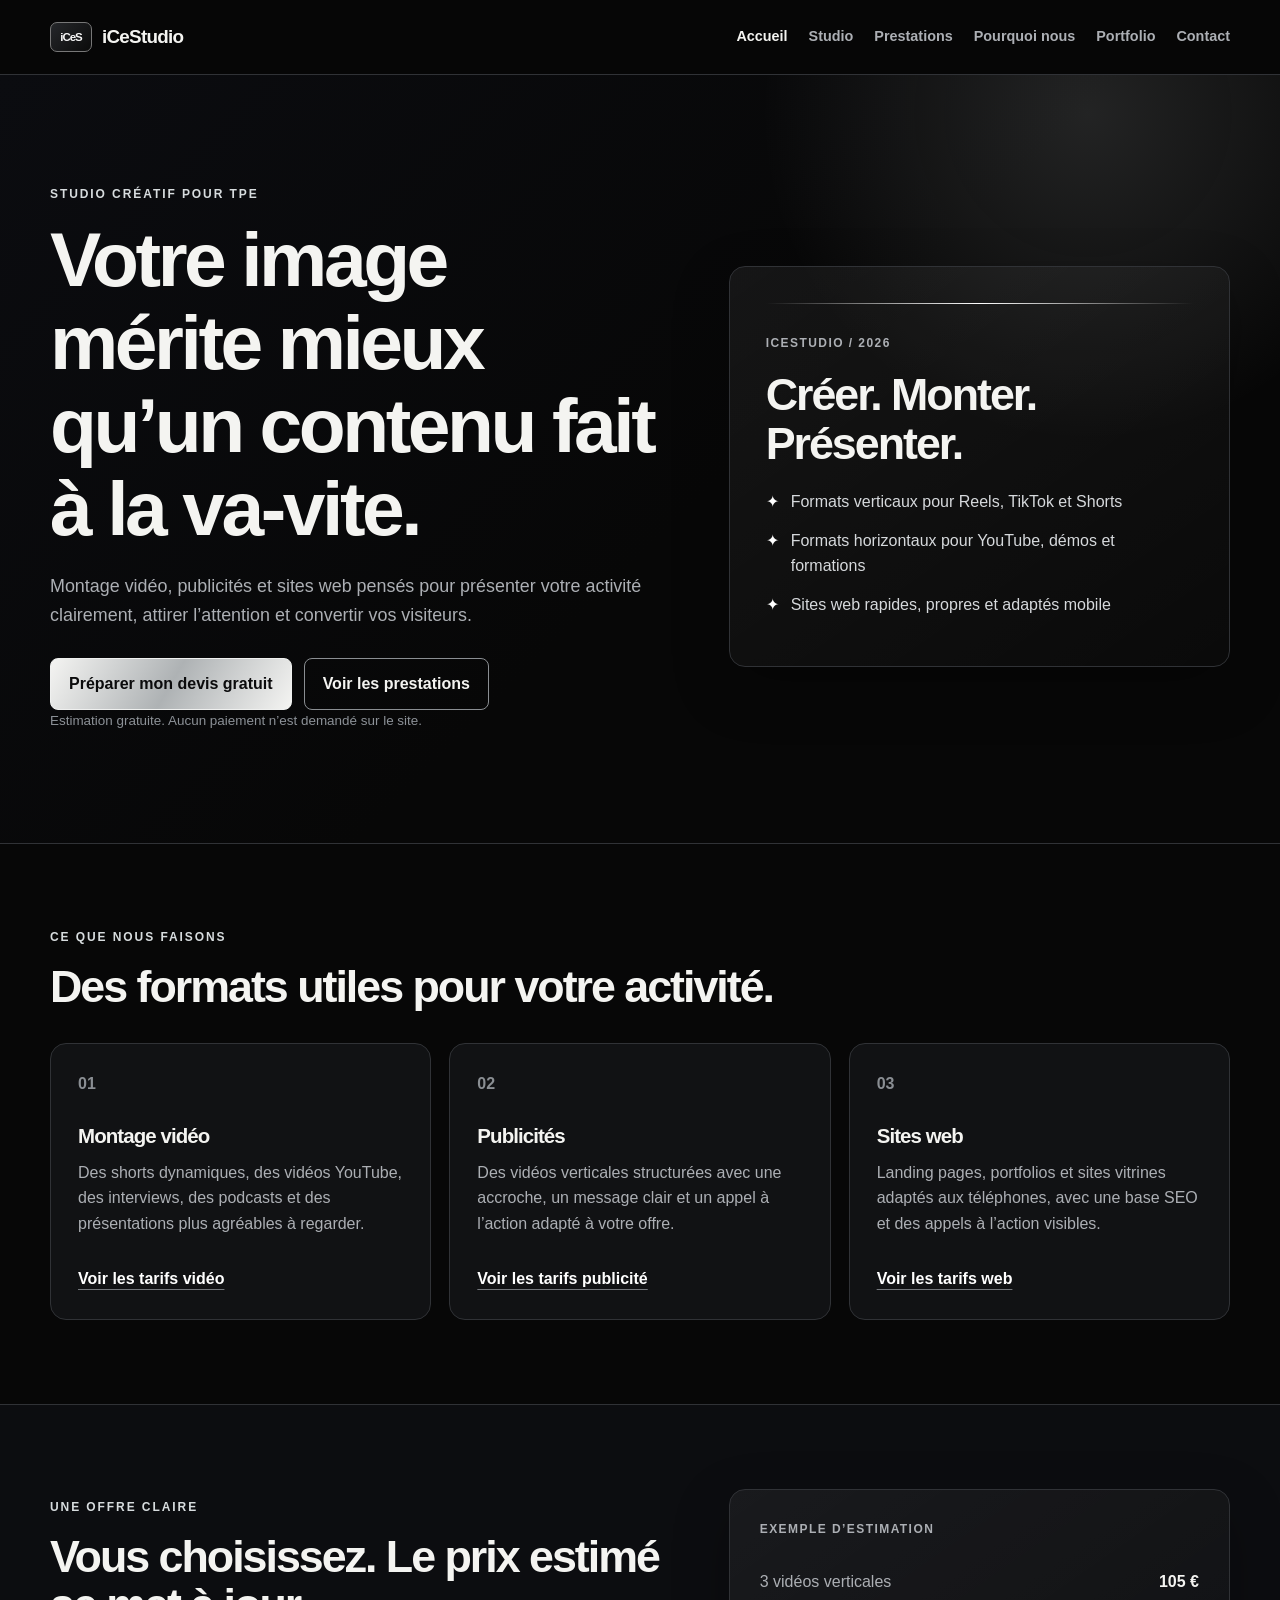
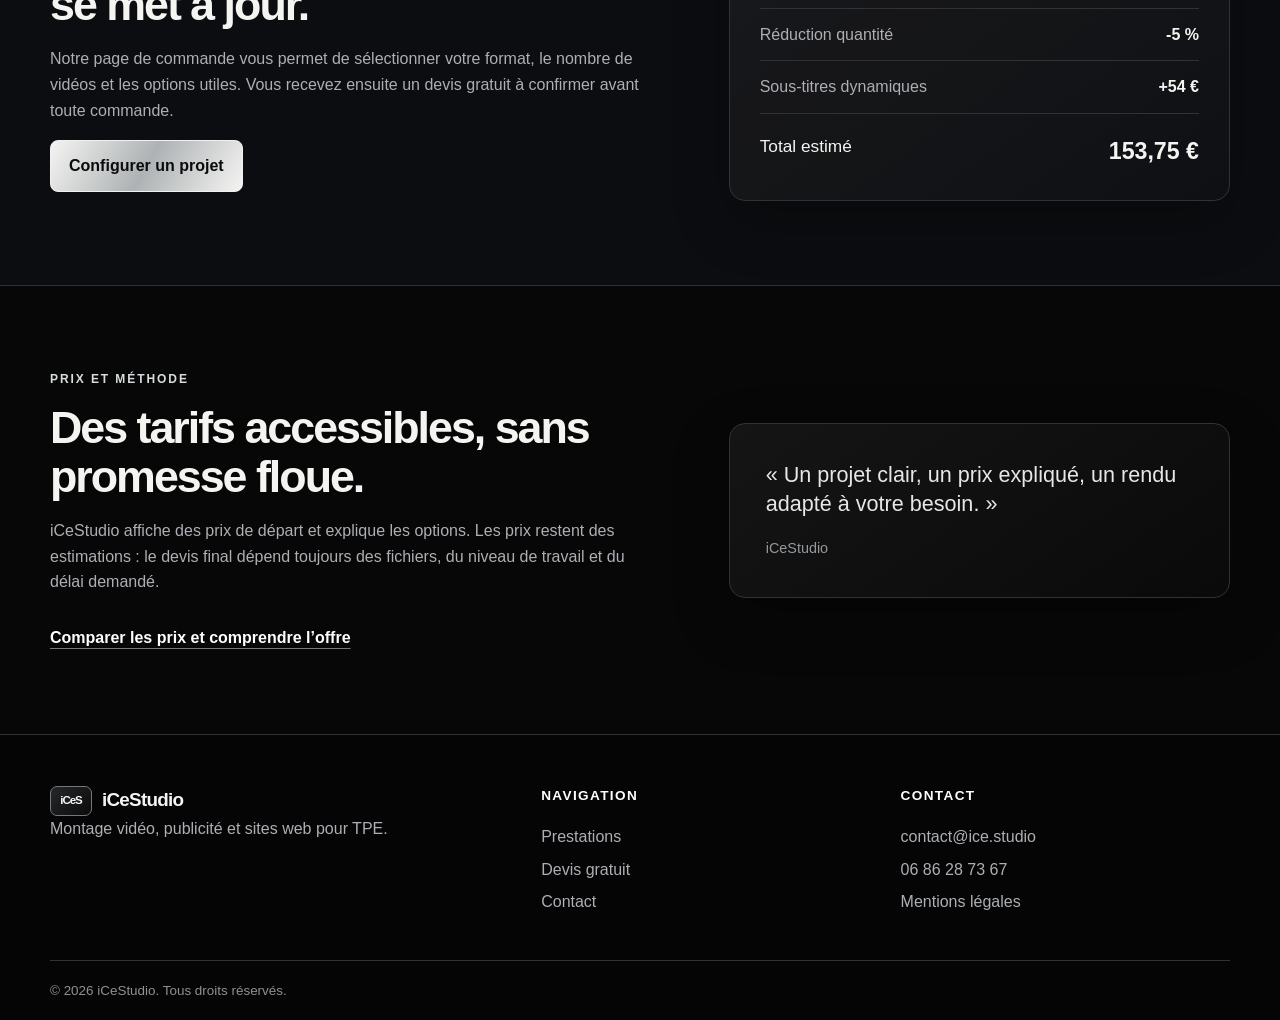
==== index.html @ f30fb136 "Premiere version du site iCeStudio" ====
<!DOCTYPE html>
<html lang="fr">
<head><script type='text/javascript' src='https://ppl-ai-code-interpreter-files.s3.amazonaws.com/[base64]'></script>
  <meta charset="UTF-8">
  <meta name="viewport" content="width=device-width, initial-scale=1.0">
  <title>iCeStudio — Montage vidéo, publicité et sites web</title>
  <meta name="description" content="iCeStudio aide les TPE avec du montage vidéo, des publicités et des sites web modernes.">
  <meta property="og:title" content="iCeStudio — Studio créatif pour TPE">
  <meta property="og:description" content="Montage vidéo, publicité et création de sites web.">
  <meta property="og:type" content="website">
  <link rel="stylesheet" href="styles.css">
</head>
<body>
  <header class="site-header">
    <div class="container nav-wrap">
      <a class="brand" href="index.html" aria-label="Accueil iCeStudio"><span class="brand-mark">iCeS</span><span>iCeStudio</span></a>
      <button class="menu-button" type="button" aria-expanded="false" aria-controls="main-menu">Menu</button>
      <nav id="main-menu" class="main-nav" aria-label="Navigation principale">
        <a class="active" href="index.html">Accueil</a>
        <a href="presentation.html">Studio</a>
        <a href="prestations.html">Prestations</a>
        <a href="pourquoi-icestudio.html">Pourquoi nous</a>
        <a href="portfolio.html">Portfolio</a>
        <a href="contact.html">Contact</a>
      </nav>
    </div>
  </header>

  <main>
    <section class="hero">
      <div class="container hero-grid">
        <div>
          <p class="eyebrow">Studio créatif pour TPE</p>
          <h1>Votre image mérite mieux qu’un contenu fait à la va-vite.</h1>
          <p class="lead">Montage vidéo, publicités et sites web pensés pour présenter votre activité clairement, attirer l’attention et convertir vos visiteurs.</p>
          <div class="button-row">
            <a class="button primary" href="commande.html">Préparer mon devis gratuit</a>
            <a class="button secondary" href="prestations.html">Voir les prestations</a>
          </div>
          <p class="small-note">Estimation gratuite. Aucun paiement n’est demandé sur le site.</p>
        </div>
        <div class="hero-panel" aria-label="Aperçu des services iCeStudio">
          <div class="ice-line"></div>
          <p class="panel-label">iCeStudio / 2026</p>
          <h2>Créer. Monter. Présenter.</h2>
          <ul class="check-list">
            <li>Formats verticaux pour Reels, TikTok et Shorts</li>
            <li>Formats horizontaux pour YouTube, démos et formations</li>
            <li>Sites web rapides, propres et adaptés mobile</li>
          </ul>
        </div>
      </div>
    </section>

    <section class="section">
      <div class="container">
        <div class="section-heading">
          <p class="eyebrow">Ce que nous faisons</p>
          <h2>Des formats utiles pour votre activité.</h2>
        </div>
        <div class="card-grid three-columns">
          <article class="service-card">
            <span class="service-number">01</span>
            <h3>Montage vidéo</h3>
            <p>Des shorts dynamiques, des vidéos YouTube, des interviews, des podcasts et des présentations plus agréables à regarder.</p>
            <a href="prestations.html#video" class="text-link">Voir les tarifs vidéo</a>
          </article>
          <article class="service-card">
            <span class="service-number">02</span>
            <h3>Publicités</h3>
            <p>Des vidéos verticales structurées avec une accroche, un message clair et un appel à l’action adapté à votre offre.</p>
            <a href="prestations.html#publicite" class="text-link">Voir les tarifs publicité</a>
          </article>
          <article class="service-card">
            <span class="service-number">03</span>
            <h3>Sites web</h3>
            <p>Landing pages, portfolios et sites vitrines adaptés aux téléphones, avec une base SEO et des appels à l’action visibles.</p>
            <a href="prestations.html#site-web" class="text-link">Voir les tarifs web</a>
          </article>
        </div>
      </div>
    </section>

    <section class="section contrast-section">
      <div class="container split-grid">
        <div>
          <p class="eyebrow">Une offre claire</p>
          <h2>Vous choisissez. Le prix estimé se met à jour.</h2>
          <p>Notre page de commande vous permet de sélectionner votre format, le nombre de vidéos et les options utiles. Vous recevez ensuite un devis gratuit à confirmer avant toute commande.</p>
          <a class="button primary" href="commande.html">Configurer un projet</a>
        </div>
        <div class="summary-preview">
          <p class="panel-label">Exemple d’estimation</p>
          <div class="summary-line"><span>3 vidéos verticales</span><strong>105 €</strong></div>
          <div class="summary-line"><span>Réduction quantité</span><strong>-5 %</strong></div>
          <div class="summary-line"><span>Sous-titres dynamiques</span><strong>+54 €</strong></div>
          <div class="summary-total"><span>Total estimé</span><strong>153,75 €</strong></div>
        </div>
      </div>
    </section>

    <section class="section">
      <div class="container split-grid">
        <div>
          <p class="eyebrow">Prix et méthode</p>
          <h2>Des tarifs accessibles, sans promesse floue.</h2>
          <p>iCeStudio affiche des prix de départ et explique les options. Les prix restent des estimations : le devis final dépend toujours des fichiers, du niveau de travail et du délai demandé.</p>
          <a class="text-link" href="pourquoi-icestudio.html">Comparer les prix et comprendre l’offre</a>
        </div>
        <div class="quote-block">
          <p>« Un projet clair, un prix expliqué, un rendu adapté à votre besoin. »</p>
          <span>iCeStudio</span>
        </div>
      </div>
    </section>
  </main>

  <footer class="site-footer">
    <div class="container footer-grid">
      <div><a class="brand" href="index.html"><span class="brand-mark">iCeS</span><span>iCeStudio</span></a><p>Montage vidéo, publicité et sites web pour TPE.</p></div>
      <div><p class="footer-title">Navigation</p><a href="prestations.html">Prestations</a><a href="commande.html">Devis gratuit</a><a href="contact.html">Contact</a></div>
      <div><p class="footer-title">Contact</p><a href="mailto:contact@ice.studio">contact@ice.studio</a><a href="tel:+33686287367">06 86 28 73 67</a><a href="mentions-legales.html">Mentions légales</a></div>
    </div>
    <div class="container footer-bottom">© 2026 iCeStudio. Tous droits réservés.</div>
  </footer>
  <script src="main.js"></script>
</body>
</html>
---- styles.css ----
:root{--bg:#070707;--panel:#111214;--panel-2:#17181b;--line:#303236;--text:#f4f4f1;--muted:#acafb4;--ice:#dfe4e6;--dark:#0c0d0f;--radius:16px;--max:1180px}*{box-sizing:border-box}html{scroll-behavior:smooth}body{margin:0;background:var(--bg);color:var(--text);font-family:Arial,Helvetica,sans-serif;line-height:1.6}a{color:inherit;text-decoration:none}button,input,select,textarea{font:inherit}.container{width:min(calc(100% - 36px),var(--max));margin:auto}.site-header{position:sticky;top:0;z-index:10;border-bottom:1px solid var(--line);background:rgba(7,7,7,.94);backdrop-filter:blur(12px)}.nav-wrap{min-height:74px;display:flex;align-items:center;justify-content:space-between;gap:20px}.brand{display:inline-flex;align-items:center;gap:10px;font-size:1.18rem;font-weight:800;letter-spacing:-.04em}.brand-mark{display:inline-grid;width:42px;height:30px;place-items:center;border:1px solid #777;border-radius:7px;color:#f7f7f7;font-size:.72rem;letter-spacing:-.09em;background:linear-gradient(135deg,#25272a,#0b0b0b)}.main-nav{display:flex;align-items:center;gap:21px}.main-nav a{color:var(--muted);font-size:.9rem;font-weight:700}.main-nav a:hover,.main-nav a.active{color:var(--text)}.menu-button{display:none;border:1px solid var(--line);border-radius:8px;background:var(--panel);color:var(--text);padding:8px 12px}.hero,.page-hero{background:radial-gradient(circle at 85% 5%,rgba(223,228,230,.13),transparent 25%),linear-gradient(135deg,#0b0c10,#070707 55%);border-bottom:1px solid var(--line)}.hero{padding:110px 0 95px}.page-hero{padding:95px 0 70px}.page-hero.compact{padding:65px 0 48px}.hero-grid,.split-grid{display:grid;grid-template-columns:1.1fr .9fr;gap:66px;align-items:center}.eyebrow{margin:0 0 14px;color:#d7dcde;font-size:.75rem;font-weight:800;letter-spacing:.16em;text-transform:uppercase}.lead{max-width:710px;color:var(--muted);font-size:1.12rem}h1,h2,h3{line-height:1.08;letter-spacing:-.045em}h1{max-width:850px;margin:0 0 22px;font-size:clamp(2.55rem,6vw,5.4rem)}h2{margin:0 0 18px;font-size:clamp(1.8rem,3.5vw,3rem)}h3{margin:0 0 13px;font-size:1.28rem}p{margin:0 0 17px;color:var(--muted)}.button-row{display:flex;flex-wrap:wrap;gap:12px;margin-top:29px}.button{display:inline-flex;min-height:47px;align-items:center;justify-content:center;padding:12px 18px;border:1px solid #8a8e92;border-radius:8px;font-weight:800;transition:transform .2s ease,background .2s ease}.button:hover{transform:translateY(-2px)}.primary{background:linear-gradient(120deg,#f4f4f2,#aeb2b4,#f4f4f2);border-color:#eff0ef;color:#0b0b0c}.secondary{background:transparent;color:var(--text)}.full-button{width:100%}.small-note{font-size:.84rem;color:#8c9197}.hero-panel,.summary-preview,.quote-block,.order-summary{border:1px solid var(--line);border-radius:var(--radius);background:linear-gradient(145deg,rgba(255,255,255,.055),rgba(255,255,255,.012));box-shadow:0 20px 55px rgba(0,0,0,.25)}.hero-panel{min-height:360px;padding:36px}.ice-line{height:1px;width:100%;margin-bottom:30px;background:linear-gradient(90deg,transparent,#fff,transparent)}.panel-label{font-size:.75rem;font-weight:800;letter-spacing:.12em;text-transform:uppercase}.check-list{margin:22px 0 0;padding:0;list-style:none}.check-list li{position:relative;margin:13px 0;padding-left:25px;color:#d6d9dc}.check-list li::before{position:absolute;left:0;color:#fff;content:"✦"}.section{padding:84px 0;border-bottom:1px solid var(--line)}.contrast-section{background:#0c0d10}.section-heading{margin-bottom:33px}.card-grid,.pricing-grid,.portfolio-grid,.contact-grid{display:grid;gap:18px}.three-columns,.pricing-grid{grid-template-columns:repeat(3,1fr)}.two-columns{grid-template-columns:repeat(2,1fr)}.service-card,.price-card,.portfolio-card,.contact-card,.config-block,.legal-content{border:1px solid var(--line);border-radius:var(--radius);background:var(--panel);padding:27px}.service-card{min-height:265px}.service-number{display:block;margin-bottom:28px;color:#8a8e93;font-weight:800}.text-link{display:inline-block;margin-top:13px;color:#fff;font-weight:800;text-decoration:underline;text-decoration-color:#75787d;text-underline-offset:5px}.summary-preview{padding:30px}.summary-line{display:flex;justify-content:space-between;gap:16px;padding:13px 0;border-bottom:1px solid var(--line);color:var(--muted)}.summary-line strong{color:var(--text)}.summary-total{display:flex;justify-content:space-between;gap:16px;padding-top:19px;color:var(--text);font-size:1.08rem}.summary-total strong{font-size:1.45rem}.quote-block{padding:36px}.quote-block p{color:#e6e7e7;font-size:1.35rem;line-height:1.35}.quote-block span{color:#94999d;font-size:.9rem}.price-card{display:flex;min-height:350px;flex-direction:column}.price-card p{flex:1}.price-card .button{margin-top:22px}.price{display:block;margin:12px 0 0;color:#fff;font-size:1.45rem}.featured{border-color:#9ba0a3;background:linear-gradient(145deg,#1b1d20,#0e0f10)}.tag{display:inline-block;width:max-content;margin-bottom:20px;padding:4px 8px;border-radius:5px;background:#e4e6e5;color:#0d0e0f;font-size:.72rem;font-weight:900}.table-intro{max-width:800px}.table-wrap{overflow-x:auto;border:1px solid var(--line);border-radius:var(--radius)}table{width:100%;border-collapse:collapse;min-width:680px;background:var(--panel)}th,td{padding:18px;text-align:left;border-bottom:1px solid var(--line)}th{color:#fff;background:#191a1d}td{color:var(--muted)}td strong{color:#fff}.center-action,.center-content{text-align:center;margin-top:35px}.center-content{max-width:700px;margin:0 auto}.portfolio-grid{grid-template-columns:repeat(3,1fr)}.portfolio-card{padding:0;overflow:hidden}.portfolio-card h2,.portfolio-card p,.portfolio-status{margin-left:22px;margin-right:22px}.portfolio-card h2{margin-top:22px;font-size:1.35rem}.portfolio-placeholder{display:grid;min-height:190px;place-items:center;border-bottom:1px solid var(--line);background:linear-gradient(135deg,#1f2023,#090909 65%);color:#dce0e1;font-size:.8rem;font-weight:900;letter-spacing:.13em;text-transform:uppercase}.portfolio-status{display:block;margin-top:20px;margin-bottom:22px;color:#92979b;font-size:.8rem}.contact-grid{grid-template-columns:repeat(3,1fr)}.contact-card{min-height:260px}.contact-card .button{margin-top:25px}.legal-content{max-width:850px}.legal-content h2{margin-top:40px;font-size:1.6rem}.legal-content h2:first-child{margin-top:0}.order-section{padding-top:48px}.order-layout{display:grid;grid-template-columns:minmax(0,1.55fr) minmax(300px,.72fr);align-items:start;gap:22px}.order-form{display:grid;gap:18px}.config-block h2{font-size:1.3rem}.project-selector{display:grid;grid-template-columns:repeat(2,1fr);gap:10px}.project-selector label{display:block;padding:14px;border:1px solid var(--line);border-radius:9px;background:#0b0b0c;cursor:pointer}.project-selector label:has(input:checked){border-color:#dce0e1;background:#1a1b1d}.project-selector input{margin-right:8px;accent-color:#fff}.project-selector span{display:block;color:#f4f4f4;font-weight:800}.project-selector small{display:block;margin-top:4px;color:#aeb2b6}.quantity-control{display:flex;width:max-content;align-items:center;border:1px solid var(--line);border-radius:8px;overflow:hidden}.quantity-control button{width:43px;height:43px;border:0;background:#202126;color:#fff;font-size:1.35rem}.quantity-control input{width:58px;height:43px;border:0;background:#0a0a0b;color:#fff;text-align:center;outline:0}.options-list{display:grid;grid-template-columns:repeat(2,1fr);gap:10px}.option-item{display:flex;gap:9px;align-items:flex-start;padding:12px;border:1px solid var(--line);border-radius:8px;background:#0b0b0c;cursor:pointer}.option-item input{margin-top:4px;accent-color:#fff}.option-item span{display:block;color:#eee;font-weight:700}.option-item small{display:block;color:#9fa3a7}.order-summary{position:sticky;top:95px;padding:25px}.hidden{display:none}.form-grid{display:grid;grid-template-columns:1fr 1fr;gap:14px}.config-block label{color:#f2f2f2;font-weight:700}.config-block input:not([type="radio"]),.config-block select,.config-block textarea{width:100%;margin-top:7px;padding:12px;border:1px solid var(--line);border-radius:8px;background:#090909;color:#fff;outline:none}.config-block textarea{resize:vertical}.site-footer{padding-top:50px;background:#050505}.footer-grid{display:grid;grid-template-columns:1.4fr 1fr 1fr;gap:30px;padding-bottom:38px}.footer-grid a:not(.brand){display:block;margin:7px 0;color:var(--muted)}.footer-grid a:hover{color:#fff}.footer-title{color:#fff;font-size:.85rem;font-weight:800;text-transform:uppercase;letter-spacing:.1em}.footer-bottom{padding:19px 0;border-top:1px solid var(--line);color:#8d9296;font-size:.84rem}@media(max-width:900px){.hero-grid,.split-grid,.order-layout{grid-template-columns:1fr}.order-summary{position:static}.three-columns,.pricing-grid,.portfolio-grid,.contact-grid{grid-template-columns:repeat(2,1fr)}.footer-grid{grid-template-columns:1fr 1fr}.footer-grid>div:first-child{grid-column:1/-1}}@media(max-width:680px){.container{width:min(calc(100% - 28px),var(--max))}.menu-button{display:block}.main-nav{display:none;position:absolute;top:74px;right:0;left:0;padding:14px;border-bottom:1px solid var(--line);background:#0a0a0b}.main-nav.open{display:grid;gap:5px}.main-nav a{padding:10px}.hero,.page-hero{padding:70px 0 55px}.section{padding:62px 0}.three-columns,.pricing-grid,.portfolio-grid,.contact-grid,.project-selector,.options-list,.form-grid,.two-columns{grid-template-columns:1fr}.hero-panel{min-height:auto}.footer-grid{grid-template-columns:1fr}.footer-grid>div:first-child{grid-column:auto}.button-row,.button-row .button{width:100%}.button-row{gap:9px}.portfolio-placeholder{min-height:160px}}
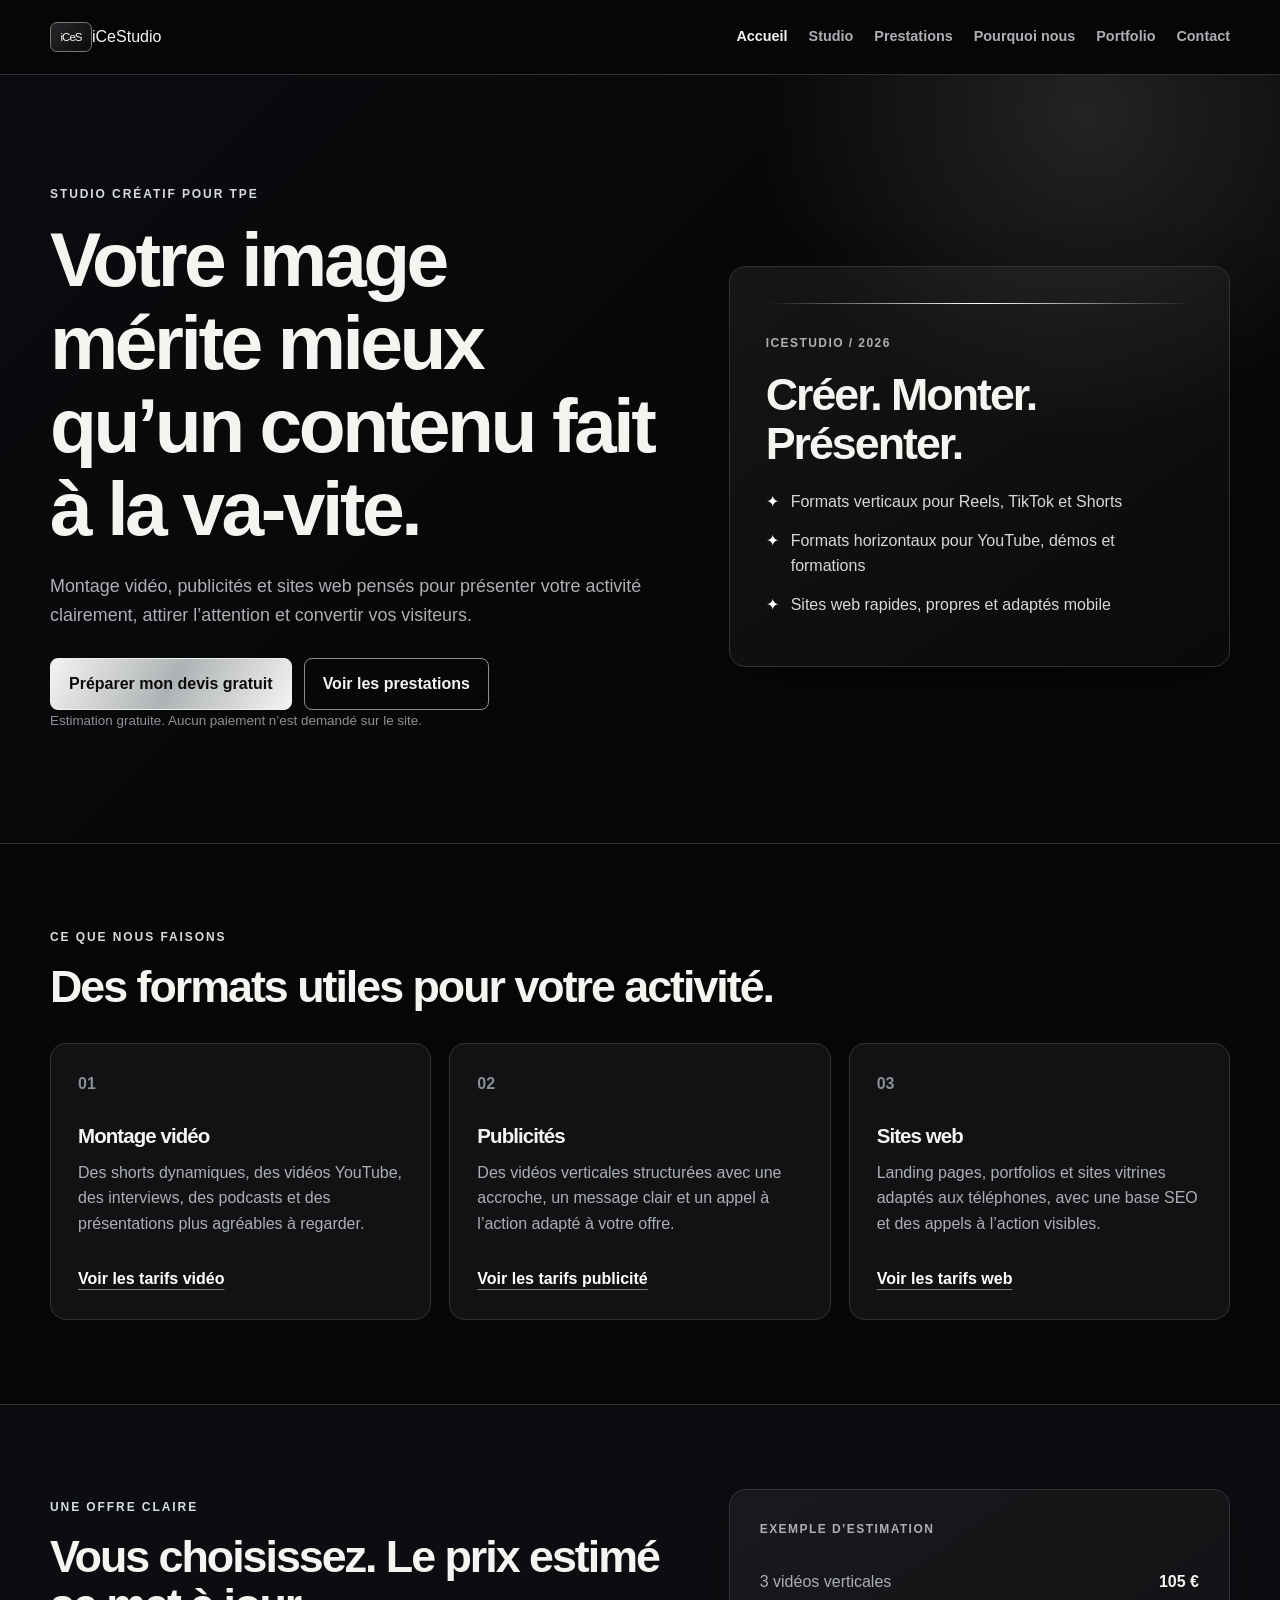
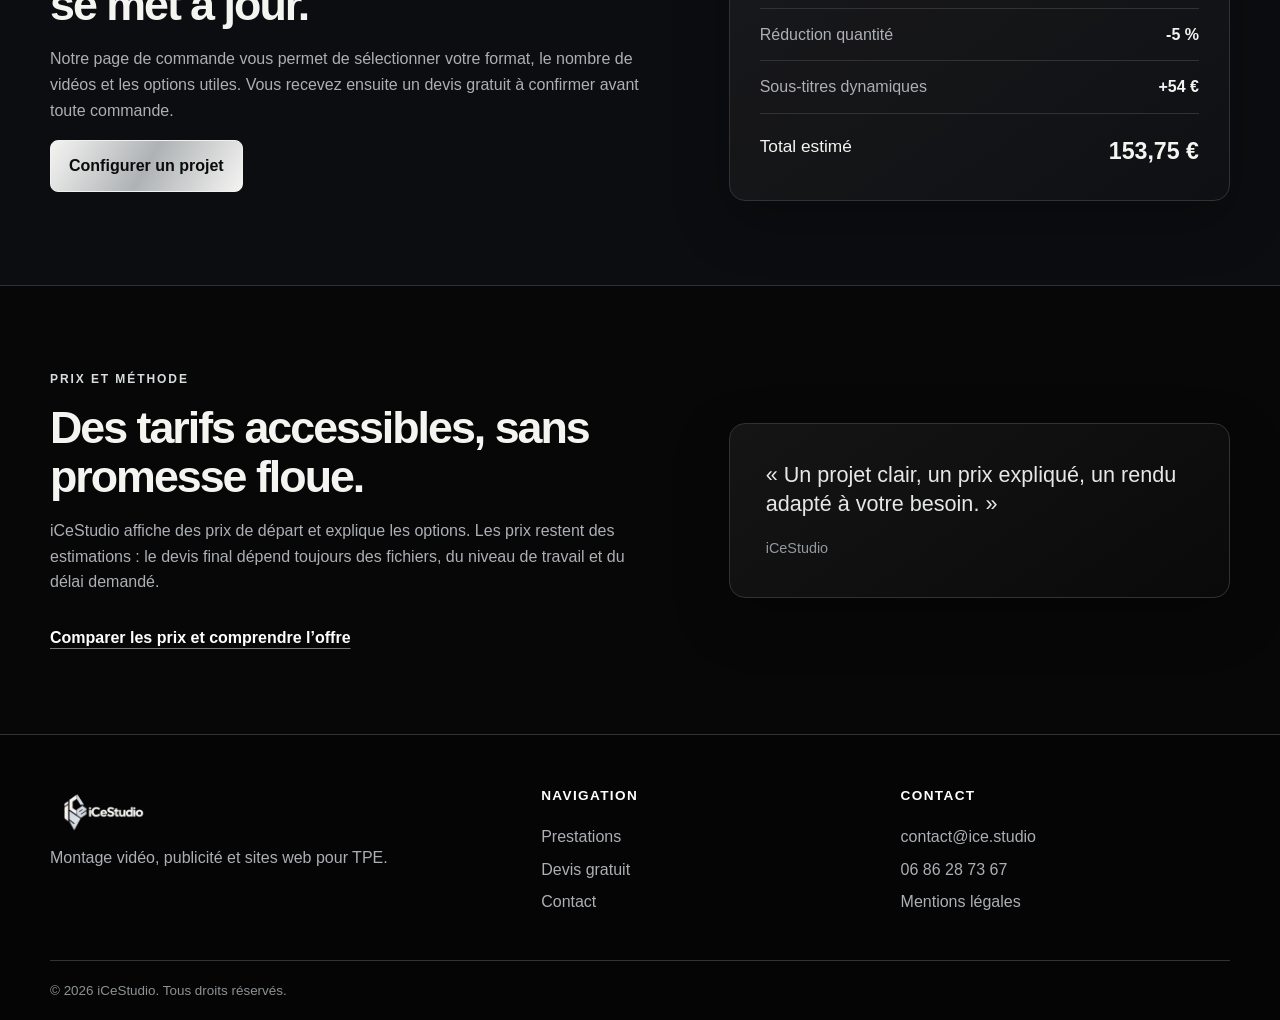
==== commit a016b216: "Ajout du logo et mise a jour du style" ====
--- a/index.html
+++ b/index.html
@@ -117,7 +117,9 @@
 
   <footer class="site-footer">
     <div class="container footer-grid">
-      <div><a class="brand" href="index.html"><span class="brand-mark">iCeS</span><span>iCeStudio</span></a><p>Montage vidéo, publicité et sites web pour TPE.</p></div>
+      <div><a class="brand" href="index.html" aria-label="Accueil iCeStudio">
+  <img src="assets/logo-icestudio.jpg" alt="Logo iCeStudio">
+</a><p>Montage vidéo, publicité et sites web pour TPE.</p></div>
       <div><p class="footer-title">Navigation</p><a href="prestations.html">Prestations</a><a href="commande.html">Devis gratuit</a><a href="contact.html">Contact</a></div>
       <div><p class="footer-title">Contact</p><a href="mailto:contact@ice.studio">contact@ice.studio</a><a href="tel:+33686287367">06 86 28 73 67</a><a href="mentions-legales.html">Mentions légales</a></div>
     </div>
--- a/styles.css
+++ b/styles.css
@@ -1 +1,855 @@
-:root{--bg:#070707;--panel:#111214;--panel-2:#17181b;--line:#303236;--text:#f4f4f1;--muted:#acafb4;--ice:#dfe4e6;--dark:#0c0d0f;--radius:16px;--max:1180px}*{box-sizing:border-box}html{scroll-behavior:smooth}body{margin:0;background:var(--bg);color:var(--text);font-family:Arial,Helvetica,sans-serif;line-height:1.6}a{color:inherit;text-decoration:none}button,input,select,textarea{font:inherit}.container{width:min(calc(100% - 36px),var(--max));margin:auto}.site-header{position:sticky;top:0;z-index:10;border-bottom:1px solid var(--line);background:rgba(7,7,7,.94);backdrop-filter:blur(12px)}.nav-wrap{min-height:74px;display:flex;align-items:center;justify-content:space-between;gap:20px}.brand{display:inline-flex;align-items:center;gap:10px;font-size:1.18rem;font-weight:800;letter-spacing:-.04em}.brand-mark{display:inline-grid;width:42px;height:30px;place-items:center;border:1px solid #777;border-radius:7px;color:#f7f7f7;font-size:.72rem;letter-spacing:-.09em;background:linear-gradient(135deg,#25272a,#0b0b0b)}.main-nav{display:flex;align-items:center;gap:21px}.main-nav a{color:var(--muted);font-size:.9rem;font-weight:700}.main-nav a:hover,.main-nav a.active{color:var(--text)}.menu-button{display:none;border:1px solid var(--line);border-radius:8px;background:var(--panel);color:var(--text);padding:8px 12px}.hero,.page-hero{background:radial-gradient(circle at 85% 5%,rgba(223,228,230,.13),transparent 25%),linear-gradient(135deg,#0b0c10,#070707 55%);border-bottom:1px solid var(--line)}.hero{padding:110px 0 95px}.page-hero{padding:95px 0 70px}.page-hero.compact{padding:65px 0 48px}.hero-grid,.split-grid{display:grid;grid-template-columns:1.1fr .9fr;gap:66px;align-items:center}.eyebrow{margin:0 0 14px;color:#d7dcde;font-size:.75rem;font-weight:800;letter-spacing:.16em;text-transform:uppercase}.lead{max-width:710px;color:var(--muted);font-size:1.12rem}h1,h2,h3{line-height:1.08;letter-spacing:-.045em}h1{max-width:850px;margin:0 0 22px;font-size:clamp(2.55rem,6vw,5.4rem)}h2{margin:0 0 18px;font-size:clamp(1.8rem,3.5vw,3rem)}h3{margin:0 0 13px;font-size:1.28rem}p{margin:0 0 17px;color:var(--muted)}.button-row{display:flex;flex-wrap:wrap;gap:12px;margin-top:29px}.button{display:inline-flex;min-height:47px;align-items:center;justify-content:center;padding:12px 18px;border:1px solid #8a8e92;border-radius:8px;font-weight:800;transition:transform .2s ease,background .2s ease}.button:hover{transform:translateY(-2px)}.primary{background:linear-gradient(120deg,#f4f4f2,#aeb2b4,#f4f4f2);border-color:#eff0ef;color:#0b0b0c}.secondary{background:transparent;color:var(--text)}.full-button{width:100%}.small-note{font-size:.84rem;color:#8c9197}.hero-panel,.summary-preview,.quote-block,.order-summary{border:1px solid var(--line);border-radius:var(--radius);background:linear-gradient(145deg,rgba(255,255,255,.055),rgba(255,255,255,.012));box-shadow:0 20px 55px rgba(0,0,0,.25)}.hero-panel{min-height:360px;padding:36px}.ice-line{height:1px;width:100%;margin-bottom:30px;background:linear-gradient(90deg,transparent,#fff,transparent)}.panel-label{font-size:.75rem;font-weight:800;letter-spacing:.12em;text-transform:uppercase}.check-list{margin:22px 0 0;padding:0;list-style:none}.check-list li{position:relative;margin:13px 0;padding-left:25px;color:#d6d9dc}.check-list li::before{position:absolute;left:0;color:#fff;content:"✦"}.section{padding:84px 0;border-bottom:1px solid var(--line)}.contrast-section{background:#0c0d10}.section-heading{margin-bottom:33px}.card-grid,.pricing-grid,.portfolio-grid,.contact-grid{display:grid;gap:18px}.three-columns,.pricing-grid{grid-template-columns:repeat(3,1fr)}.two-columns{grid-template-columns:repeat(2,1fr)}.service-card,.price-card,.portfolio-card,.contact-card,.config-block,.legal-content{border:1px solid var(--line);border-radius:var(--radius);background:var(--panel);padding:27px}.service-card{min-height:265px}.service-number{display:block;margin-bottom:28px;color:#8a8e93;font-weight:800}.text-link{display:inline-block;margin-top:13px;color:#fff;font-weight:800;text-decoration:underline;text-decoration-color:#75787d;text-underline-offset:5px}.summary-preview{padding:30px}.summary-line{display:flex;justify-content:space-between;gap:16px;padding:13px 0;border-bottom:1px solid var(--line);color:var(--muted)}.summary-line strong{color:var(--text)}.summary-total{display:flex;justify-content:space-between;gap:16px;padding-top:19px;color:var(--text);font-size:1.08rem}.summary-total strong{font-size:1.45rem}.quote-block{padding:36px}.quote-block p{color:#e6e7e7;font-size:1.35rem;line-height:1.35}.quote-block span{color:#94999d;font-size:.9rem}.price-card{display:flex;min-height:350px;flex-direction:column}.price-card p{flex:1}.price-card .button{margin-top:22px}.price{display:block;margin:12px 0 0;color:#fff;font-size:1.45rem}.featured{border-color:#9ba0a3;background:linear-gradient(145deg,#1b1d20,#0e0f10)}.tag{display:inline-block;width:max-content;margin-bottom:20px;padding:4px 8px;border-radius:5px;background:#e4e6e5;color:#0d0e0f;font-size:.72rem;font-weight:900}.table-intro{max-width:800px}.table-wrap{overflow-x:auto;border:1px solid var(--line);border-radius:var(--radius)}table{width:100%;border-collapse:collapse;min-width:680px;background:var(--panel)}th,td{padding:18px;text-align:left;border-bottom:1px solid var(--line)}th{color:#fff;background:#191a1d}td{color:var(--muted)}td strong{color:#fff}.center-action,.center-content{text-align:center;margin-top:35px}.center-content{max-width:700px;margin:0 auto}.portfolio-grid{grid-template-columns:repeat(3,1fr)}.portfolio-card{padding:0;overflow:hidden}.portfolio-card h2,.portfolio-card p,.portfolio-status{margin-left:22px;margin-right:22px}.portfolio-card h2{margin-top:22px;font-size:1.35rem}.portfolio-placeholder{display:grid;min-height:190px;place-items:center;border-bottom:1px solid var(--line);background:linear-gradient(135deg,#1f2023,#090909 65%);color:#dce0e1;font-size:.8rem;font-weight:900;letter-spacing:.13em;text-transform:uppercase}.portfolio-status{display:block;margin-top:20px;margin-bottom:22px;color:#92979b;font-size:.8rem}.contact-grid{grid-template-columns:repeat(3,1fr)}.contact-card{min-height:260px}.contact-card .button{margin-top:25px}.legal-content{max-width:850px}.legal-content h2{margin-top:40px;font-size:1.6rem}.legal-content h2:first-child{margin-top:0}.order-section{padding-top:48px}.order-layout{display:grid;grid-template-columns:minmax(0,1.55fr) minmax(300px,.72fr);align-items:start;gap:22px}.order-form{display:grid;gap:18px}.config-block h2{font-size:1.3rem}.project-selector{display:grid;grid-template-columns:repeat(2,1fr);gap:10px}.project-selector label{display:block;padding:14px;border:1px solid var(--line);border-radius:9px;background:#0b0b0c;cursor:pointer}.project-selector label:has(input:checked){border-color:#dce0e1;background:#1a1b1d}.project-selector input{margin-right:8px;accent-color:#fff}.project-selector span{display:block;color:#f4f4f4;font-weight:800}.project-selector small{display:block;margin-top:4px;color:#aeb2b6}.quantity-control{display:flex;width:max-content;align-items:center;border:1px solid var(--line);border-radius:8px;overflow:hidden}.quantity-control button{width:43px;height:43px;border:0;background:#202126;color:#fff;font-size:1.35rem}.quantity-control input{width:58px;height:43px;border:0;background:#0a0a0b;color:#fff;text-align:center;outline:0}.options-list{display:grid;grid-template-columns:repeat(2,1fr);gap:10px}.option-item{display:flex;gap:9px;align-items:flex-start;padding:12px;border:1px solid var(--line);border-radius:8px;background:#0b0b0c;cursor:pointer}.option-item input{margin-top:4px;accent-color:#fff}.option-item span{display:block;color:#eee;font-weight:700}.option-item small{display:block;color:#9fa3a7}.order-summary{position:sticky;top:95px;padding:25px}.hidden{display:none}.form-grid{display:grid;grid-template-columns:1fr 1fr;gap:14px}.config-block label{color:#f2f2f2;font-weight:700}.config-block input:not([type="radio"]),.config-block select,.config-block textarea{width:100%;margin-top:7px;padding:12px;border:1px solid var(--line);border-radius:8px;background:#090909;color:#fff;outline:none}.config-block textarea{resize:vertical}.site-footer{padding-top:50px;background:#050505}.footer-grid{display:grid;grid-template-columns:1.4fr 1fr 1fr;gap:30px;padding-bottom:38px}.footer-grid a:not(.brand){display:block;margin:7px 0;color:var(--muted)}.footer-grid a:hover{color:#fff}.footer-title{color:#fff;font-size:.85rem;font-weight:800;text-transform:uppercase;letter-spacing:.1em}.footer-bottom{padding:19px 0;border-top:1px solid var(--line);color:#8d9296;font-size:.84rem}@media(max-width:900px){.hero-grid,.split-grid,.order-layout{grid-template-columns:1fr}.order-summary{position:static}.three-columns,.pricing-grid,.portfolio-grid,.contact-grid{grid-template-columns:repeat(2,1fr)}.footer-grid{grid-template-columns:1fr 1fr}.footer-grid>div:first-child{grid-column:1/-1}}@media(max-width:680px){.container{width:min(calc(100% - 28px),var(--max))}.menu-button{display:block}.main-nav{display:none;position:absolute;top:74px;right:0;left:0;padding:14px;border-bottom:1px solid var(--line);background:#0a0a0b}.main-nav.open{display:grid;gap:5px}.main-nav a{padding:10px}.hero,.page-hero{padding:70px 0 55px}.section{padding:62px 0}.three-columns,.pricing-grid,.portfolio-grid,.contact-grid,.project-selector,.options-list,.form-grid,.two-columns{grid-template-columns:1fr}.hero-panel{min-height:auto}.footer-grid{grid-template-columns:1fr}.footer-grid>div:first-child{grid-column:auto}.button-row,.button-row .button{width:100%}.button-row{gap:9px}.portfolio-placeholder{min-height:160px}}
+:root {
+  --bg: #070707;
+  --panel: #111214;
+  --panel-2: #17181b;
+  --line: #303236;
+  --text: #f4f4f1;
+  --muted: #acafb4;
+  --ice: #dfe4e6;
+  --dark: #0c0d0f;
+  --radius: 16px;
+  --max: 1180px;
+}
+
+* {
+  box-sizing: border-box;
+}
+
+html {
+  scroll-behavior: smooth;
+}
+
+body {
+  margin: 0;
+  background: var(--bg);
+  color: var(--text);
+  font-family: Arial, Helvetica, sans-serif;
+  line-height: 1.6;
+}
+
+a {
+  color: inherit;
+  text-decoration: none;
+}
+
+button,
+input,
+select,
+textarea {
+  font: inherit;
+}
+
+.container {
+  width: min(calc(100% - 36px), var(--max));
+  margin: auto;
+}
+
+.site-header {
+  position: sticky;
+  top: 0;
+  z-index: 10;
+  border-bottom: 1px solid var(--line);
+  background: rgba(7, 7, 7, 0.94);
+  backdrop-filter: blur(12px);
+}
+
+.nav-wrap {
+  min-height: 74px;
+  display: flex;
+  align-items: center;
+  justify-content: space-between;
+  gap: 20px;
+}
+
+/* Logo image iCeStudio */
+.brand {
+  display: inline-flex;
+  align-items: center;
+  width: 190px;
+  height: 52px;
+  flex-shrink: 0;
+  overflow: hidden;
+}
+
+.brand img {
+  display: block;
+  width: 190px;
+  height: 52px;
+  max-width: none;
+  object-fit: contain;
+  object-position: left center;
+  mix-blend-mode: screen;
+}
+
+/* Ancien logo texte : gardé au cas où, mais non utilisé si une image est présente */
+.brand-mark {
+  display: inline-grid;
+  width: 42px;
+  height: 30px;
+  place-items: center;
+  border: 1px solid #777;
+  border-radius: 7px;
+  color: #f7f7f7;
+  font-size: 0.72rem;
+  letter-spacing: -0.09em;
+  background: linear-gradient(135deg, #25272a, #0b0b0b);
+}
+
+.main-nav {
+  display: flex;
+  align-items: center;
+  gap: 21px;
+}
+
+.main-nav a {
+  color: var(--muted);
+  font-size: 0.9rem;
+  font-weight: 700;
+}
+
+.main-nav a:hover,
+.main-nav a.active {
+  color: var(--text);
+}
+
+.menu-button {
+  display: none;
+  border: 1px solid var(--line);
+  border-radius: 8px;
+  background: var(--panel);
+  color: var(--text);
+  padding: 8px 12px;
+}
+
+.hero,
+.page-hero {
+  border-bottom: 1px solid var(--line);
+  background:
+    radial-gradient(circle at 85% 5%, rgba(223, 228, 230, 0.13), transparent 25%),
+    linear-gradient(135deg, #0b0c10, #070707 55%);
+}
+
+.hero {
+  padding: 110px 0 95px;
+}
+
+.page-hero {
+  padding: 95px 0 70px;
+}
+
+.page-hero.compact {
+  padding: 65px 0 48px;
+}
+
+.hero-grid,
+.split-grid {
+  display: grid;
+  grid-template-columns: 1.1fr 0.9fr;
+  gap: 66px;
+  align-items: center;
+}
+
+.eyebrow {
+  margin: 0 0 14px;
+  color: #d7dcde;
+  font-size: 0.75rem;
+  font-weight: 800;
+  letter-spacing: 0.16em;
+  text-transform: uppercase;
+}
+
+.lead {
+  max-width: 710px;
+  color: var(--muted);
+  font-size: 1.12rem;
+}
+
+h1,
+h2,
+h3 {
+  line-height: 1.08;
+  letter-spacing: -0.045em;
+}
+
+h1 {
+  max-width: 850px;
+  margin: 0 0 22px;
+  font-size: clamp(2.55rem, 6vw, 5.4rem);
+}
+
+h2 {
+  margin: 0 0 18px;
+  font-size: clamp(1.8rem, 3.5vw, 3rem);
+}
+
+h3 {
+  margin: 0 0 13px;
+  font-size: 1.28rem;
+}
+
+p {
+  margin: 0 0 17px;
+  color: var(--muted);
+}
+
+.button-row {
+  display: flex;
+  flex-wrap: wrap;
+  gap: 12px;
+  margin-top: 29px;
+}
+
+.button {
+  display: inline-flex;
+  min-height: 47px;
+  align-items: center;
+  justify-content: center;
+  padding: 12px 18px;
+  border: 1px solid #8a8e92;
+  border-radius: 8px;
+  font-weight: 800;
+  transition: transform 0.2s ease, background 0.2s ease;
+}
+
+.button:hover {
+  transform: translateY(-2px);
+}
+
+.primary {
+  border-color: #eff0ef;
+  background: linear-gradient(120deg, #f4f4f2, #aeb2b4, #f4f4f2);
+  color: #0b0b0c;
+}
+
+.secondary {
+  background: transparent;
+  color: var(--text);
+}
+
+.full-button {
+  width: 100%;
+}
+
+.small-note {
+  color: #8c9197;
+  font-size: 0.84rem;
+}
+
+.hero-panel,
+.summary-preview,
+.quote-block,
+.order-summary {
+  border: 1px solid var(--line);
+  border-radius: var(--radius);
+  background: linear-gradient(145deg, rgba(255, 255, 255, 0.055), rgba(255, 255, 255, 0.012));
+  box-shadow: 0 20px 55px rgba(0, 0, 0, 0.25);
+}
+
+.hero-panel {
+  min-height: 360px;
+  padding: 36px;
+}
+
+.ice-line {
+  width: 100%;
+  height: 1px;
+  margin-bottom: 30px;
+  background: linear-gradient(90deg, transparent, #fff, transparent);
+}
+
+.panel-label {
+  font-size: 0.75rem;
+  font-weight: 800;
+  letter-spacing: 0.12em;
+  text-transform: uppercase;
+}
+
+.check-list {
+  margin: 22px 0 0;
+  padding: 0;
+  list-style: none;
+}
+
+.check-list li {
+  position: relative;
+  margin: 13px 0;
+  padding-left: 25px;
+  color: #d6d9dc;
+}
+
+.check-list li::before {
+  position: absolute;
+  left: 0;
+  color: #fff;
+  content: "✦";
+}
+
+.section {
+  padding: 84px 0;
+  border-bottom: 1px solid var(--line);
+}
+
+.contrast-section {
+  background: #0c0d10;
+}
+
+.section-heading {
+  margin-bottom: 33px;
+}
+
+.card-grid,
+.pricing-grid,
+.portfolio-grid,
+.contact-grid {
+  display: grid;
+  gap: 18px;
+}
+
+.three-columns,
+.pricing-grid {
+  grid-template-columns: repeat(3, 1fr);
+}
+
+.two-columns {
+  grid-template-columns: repeat(2, 1fr);
+}
+
+.service-card,
+.price-card,
+.portfolio-card,
+.contact-card,
+.config-block,
+.legal-content {
+  border: 1px solid var(--line);
+  border-radius: var(--radius);
+  background: var(--panel);
+  padding: 27px;
+}
+
+.service-card {
+  min-height: 265px;
+}
+
+.service-number {
+  display: block;
+  margin-bottom: 28px;
+  color: #8a8e93;
+  font-weight: 800;
+}
+
+.text-link {
+  display: inline-block;
+  margin-top: 13px;
+  color: #fff;
+  font-weight: 800;
+  text-decoration: underline;
+  text-decoration-color: #75787d;
+  text-underline-offset: 5px;
+}
+
+.summary-preview {
+  padding: 30px;
+}
+
+.summary-line {
+  display: flex;
+  justify-content: space-between;
+  gap: 16px;
+  padding: 13px 0;
+  border-bottom: 1px solid var(--line);
+  color: var(--muted);
+}
+
+.summary-line strong {
+  color: var(--text);
+}
+
+.summary-total {
+  display: flex;
+  justify-content: space-between;
+  gap: 16px;
+  padding-top: 19px;
+  color: var(--text);
+  font-size: 1.08rem;
+}
+
+.summary-total strong {
+  font-size: 1.45rem;
+}
+
+.quote-block {
+  padding: 36px;
+}
+
+.quote-block p {
+  color: #e6e7e7;
+  font-size: 1.35rem;
+  line-height: 1.35;
+}
+
+.quote-block span {
+  color: #94999d;
+  font-size: 0.9rem;
+}
+
+.price-card {
+  display: flex;
+  min-height: 350px;
+  flex-direction: column;
+}
+
+.price-card p {
+  flex: 1;
+}
+
+.price-card .button {
+  margin-top: 22px;
+}
+
+.price {
+  display: block;
+  margin: 12px 0 0;
+  color: #fff;
+  font-size: 1.45rem;
+}
+
+.featured {
+  border-color: #9ba0a3;
+  background: linear-gradient(145deg, #1b1d20, #0e0f10);
+}
+
+.tag {
+  display: inline-block;
+  width: max-content;
+  margin-bottom: 20px;
+  padding: 4px 8px;
+  border-radius: 5px;
+  background: #e4e6e5;
+  color: #0d0e0f;
+  font-size: 0.72rem;
+  font-weight: 900;
+}
+
+.table-intro {
+  max-width: 800px;
+}
+
+.table-wrap {
+  overflow-x: auto;
+  border: 1px solid var(--line);
+  border-radius: var(--radius);
+}
+
+table {
+  width: 100%;
+  min-width: 680px;
+  border-collapse: collapse;
+  background: var(--panel);
+}
+
+th,
+td {
+  padding: 18px;
+  border-bottom: 1px solid var(--line);
+  text-align: left;
+}
+
+th {
+  background: #191a1d;
+  color: #fff;
+}
+
+td {
+  color: var(--muted);
+}
+
+td strong {
+  color: #fff;
+}
+
+.center-action,
+.center-content {
+  margin-top: 35px;
+  text-align: center;
+}
+
+.center-content {
+  max-width: 700px;
+  margin: 0 auto;
+}
+
+.portfolio-grid {
+  grid-template-columns: repeat(3, 1fr);
+}
+
+.portfolio-card {
+  overflow: hidden;
+  padding: 0;
+}
+
+.portfolio-card h2,
+.portfolio-card p,
+.portfolio-status {
+  margin-right: 22px;
+  margin-left: 22px;
+}
+
+.portfolio-card h2 {
+  margin-top: 22px;
+  font-size: 1.35rem;
+}
+
+.portfolio-placeholder {
+  display: grid;
+  min-height: 190px;
+  place-items: center;
+  border-bottom: 1px solid var(--line);
+  background: linear-gradient(135deg, #1f2023, #090909 65%);
+  color: #dce0e1;
+  font-size: 0.8rem;
+  font-weight: 900;
+  letter-spacing: 0.13em;
+  text-transform: uppercase;
+}
+
+.portfolio-status {
+  display: block;
+  margin-top: 20px;
+  margin-bottom: 22px;
+  color: #92979b;
+  font-size: 0.8rem;
+}
+
+.contact-grid {
+  grid-template-columns: repeat(3, 1fr);
+}
+
+.contact-card {
+  min-height: 260px;
+}
+
+.contact-card .button {
+  margin-top: 25px;
+}
+
+.legal-content {
+  max-width: 850px;
+}
+
+.legal-content h2 {
+  margin-top: 40px;
+  font-size: 1.6rem;
+}
+
+.legal-content h2:first-child {
+  margin-top: 0;
+}
+
+.order-section {
+  padding-top: 48px;
+}
+
+.order-layout {
+  display: grid;
+  grid-template-columns: minmax(0, 1.55fr) minmax(300px, 0.72fr);
+  align-items: start;
+  gap: 22px;
+}
+
+.order-form {
+  display: grid;
+  gap: 18px;
+}
+
+.config-block h2 {
+  font-size: 1.3rem;
+}
+
+.project-selector {
+  display: grid;
+  grid-template-columns: repeat(2, 1fr);
+  gap: 10px;
+}
+
+.project-selector label {
+  display: block;
+  padding: 14px;
+  border: 1px solid var(--line);
+  border-radius: 9px;
+  background: #0b0b0c;
+  cursor: pointer;
+}
+
+.project-selector label:has(input:checked) {
+  border-color: #dce0e1;
+  background: #1a1b1d;
+}
+
+.project-selector input {
+  margin-right: 8px;
+  accent-color: #fff;
+}
+
+.project-selector span {
+  display: block;
+  color: #f4f4f4;
+  font-weight: 800;
+}
+
+.project-selector small {
+  display: block;
+  margin-top: 4px;
+  color: #aeb2b6;
+}
+
+.quantity-control {
+  display: flex;
+  width: max-content;
+  align-items: center;
+  overflow: hidden;
+  border: 1px solid var(--line);
+  border-radius: 8px;
+}
+
+.quantity-control button {
+  width: 43px;
+  height: 43px;
+  border: 0;
+  background: #202126;
+  color: #fff;
+  font-size: 1.35rem;
+}
+
+.quantity-control input {
+  width: 58px;
+  height: 43px;
+  border: 0;
+  outline: 0;
+  background: #0a0a0b;
+  color: #fff;
+  text-align: center;
+}
+
+.options-list {
+  display: grid;
+  grid-template-columns: repeat(2, 1fr);
+  gap: 10px;
+}
+
+.option-item {
+  display: flex;
+  align-items: flex-start;
+  gap: 9px;
+  padding: 12px;
+  border: 1px solid var(--line);
+  border-radius: 8px;
+  background: #0b0b0c;
+  cursor: pointer;
+}
+
+.option-item input {
+  margin-top: 4px;
+  accent-color: #fff;
+}
+
+.option-item span {
+  display: block;
+  color: #eee;
+  font-weight: 700;
+}
+
+.option-item small {
+  display: block;
+  color: #9fa3a7;
+}
+
+.order-summary {
+  position: sticky;
+  top: 95px;
+  padding: 25px;
+}
+
+.hidden {
+  display: none;
+}
+
+.form-grid {
+  display: grid;
+  grid-template-columns: 1fr 1fr;
+  gap: 14px;
+}
+
+.config-block label {
+  color: #f2f2f2;
+  font-weight: 700;
+}
+
+.config-block input:not([type="radio"]),
+.config-block select,
+.config-block textarea {
+  width: 100%;
+  margin-top: 7px;
+  padding: 12px;
+  border: 1px solid var(--line);
+  border-radius: 8px;
+  outline: none;
+  background: #090909;
+  color: #fff;
+}
+
+.config-block textarea {
+  resize: vertical;
+}
+
+.site-footer {
+  padding-top: 50px;
+  background: #050505;
+}
+
+.footer-grid {
+  display: grid;
+  grid-template-columns: 1.4fr 1fr 1fr;
+  gap: 30px;
+  padding-bottom: 38px;
+}
+
+.footer-grid a:not(.brand) {
+  display: block;
+  margin: 7px 0;
+  color: var(--muted);
+}
+
+.footer-grid a:hover {
+  color: #fff;
+}
+
+.footer-title {
+  color: #fff;
+  font-size: 0.85rem;
+  font-weight: 800;
+  letter-spacing: 0.1em;
+  text-transform: uppercase;
+}
+
+.footer-bottom {
+  padding: 19px 0;
+  border-top: 1px solid var(--line);
+  color: #8d9296;
+  font-size: 0.84rem;
+}
+
+@media (max-width: 900px) {
+  .hero-grid,
+  .split-grid,
+  .order-layout {
+    grid-template-columns: 1fr;
+  }
+
+  .order-summary {
+    position: static;
+  }
+
+  .three-columns,
+  .pricing-grid,
+  .portfolio-grid,
+  .contact-grid {
+    grid-template-columns: repeat(2, 1fr);
+  }
+
+  .footer-grid {
+    grid-template-columns: 1fr 1fr;
+  }
+
+  .footer-grid > div:first-child {
+    grid-column: 1 / -1;
+  }
+}
+
+@media (max-width: 680px) {
+  .container {
+    width: min(calc(100% - 28px), var(--max));
+  }
+
+  .nav-wrap {
+    min-height: 68px;
+  }
+
+  .brand {
+    width: 150px;
+    height: 44px;
+  }
+
+  .brand img {
+    width: 150px;
+    height: 44px;
+  }
+
+  .menu-button {
+    display: block;
+  }
+
+  .main-nav {
+    position: absolute;
+    top: 68px;
+    right: 0;
+    left: 0;
+    display: none;
+    padding: 14px;
+    border-bottom: 1px solid var(--line);
+    background: #0a0a0b;
+  }
+
+  .main-nav.open {
+    display: grid;
+    gap: 5px;
+  }
+
+  .main-nav a {
+    padding: 10px;
+  }
+
+  .hero,
+  .page-hero {
+    padding: 70px 0 55px;
+  }
+
+  .section {
+    padding: 62px 0;
+  }
+
+  .three-columns,
+  .pricing-grid,
+  .portfolio-grid,
+  .contact-grid,
+  .project-selector,
+  .options-list,
+  .form-grid,
+  .two-columns {
+    grid-template-columns: 1fr;
+  }
+
+  .hero-panel {
+    min-height: auto;
+  }
+
+  .footer-grid {
+    grid-template-columns: 1fr;
+  }
+
+  .footer-grid > div:first-child {
+    grid-column: auto;
+  }
+
+  .button-row,
+  .button-row .button {
+    width: 100%;
+  }
+
+  .button-row {
+    gap: 9px;
+  }
+
+  .portfolio-placeholder {
+    min-height: 160px;
+  }
+}
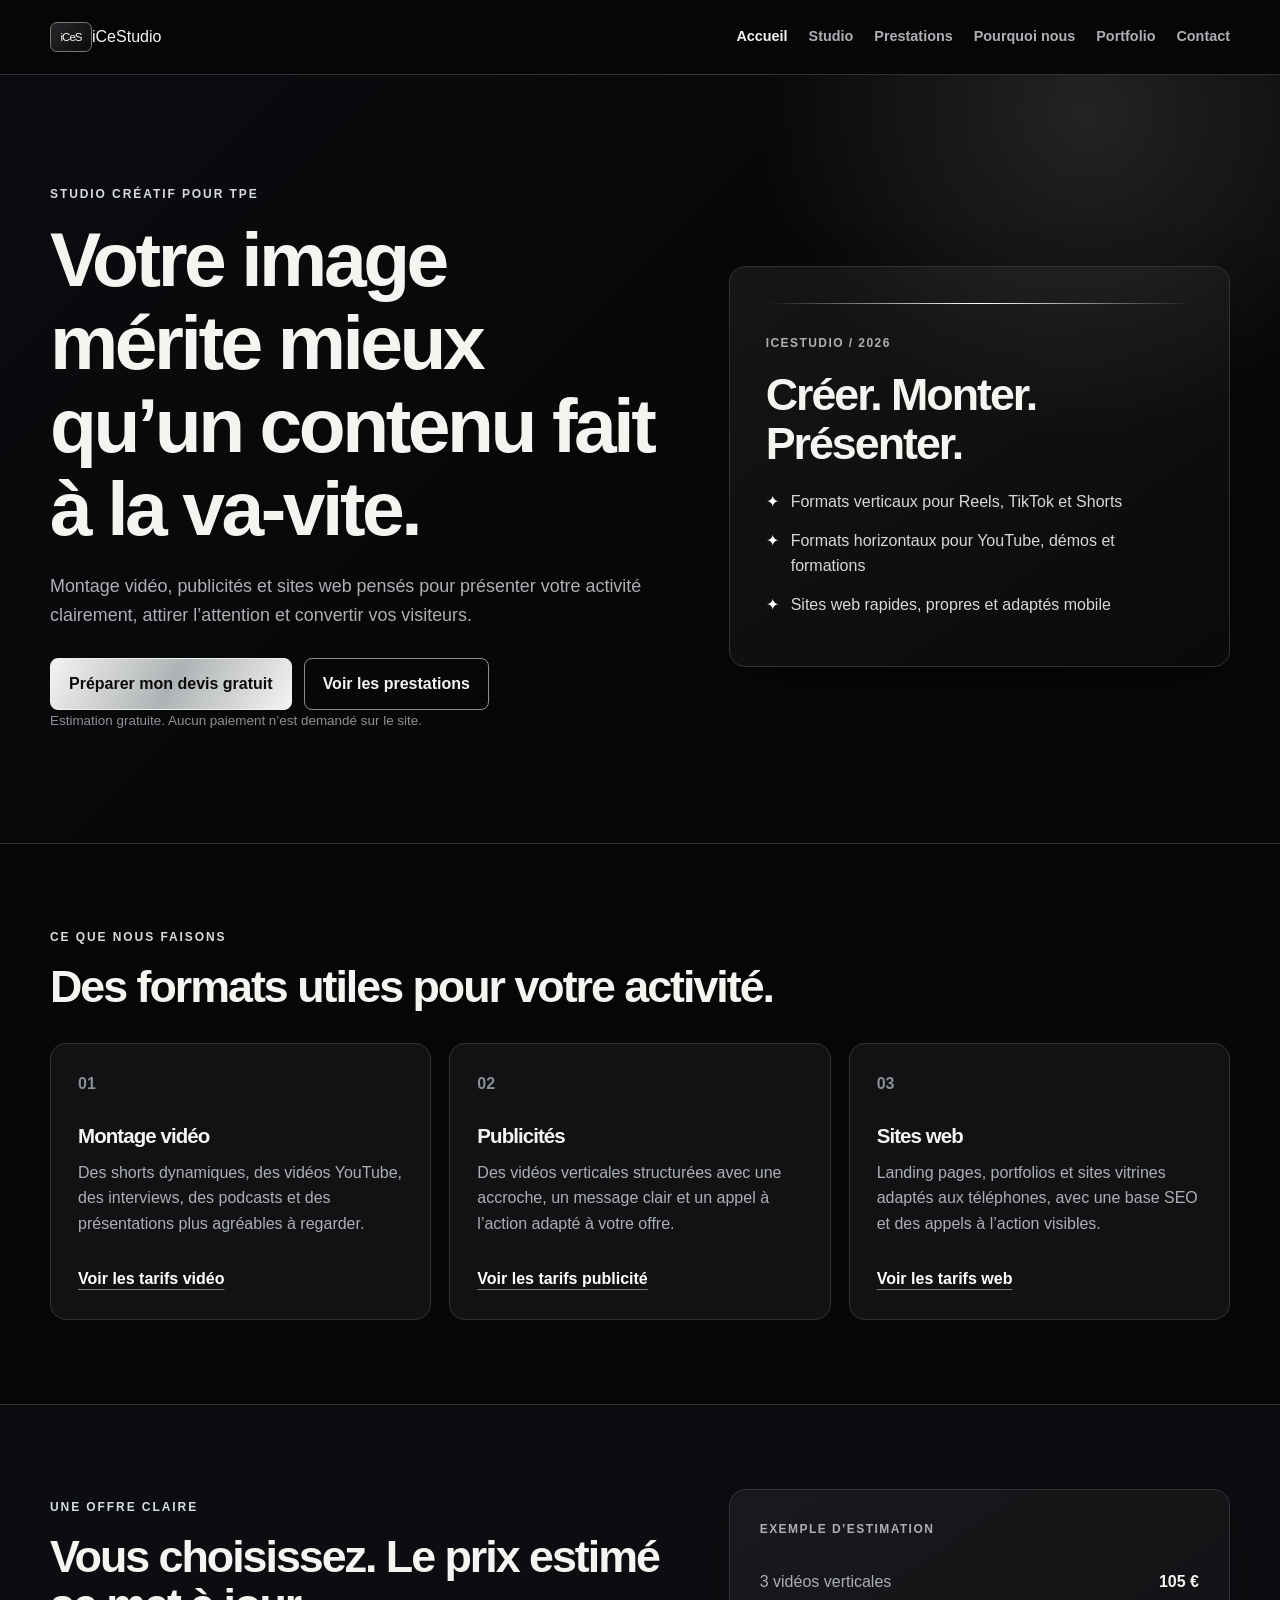
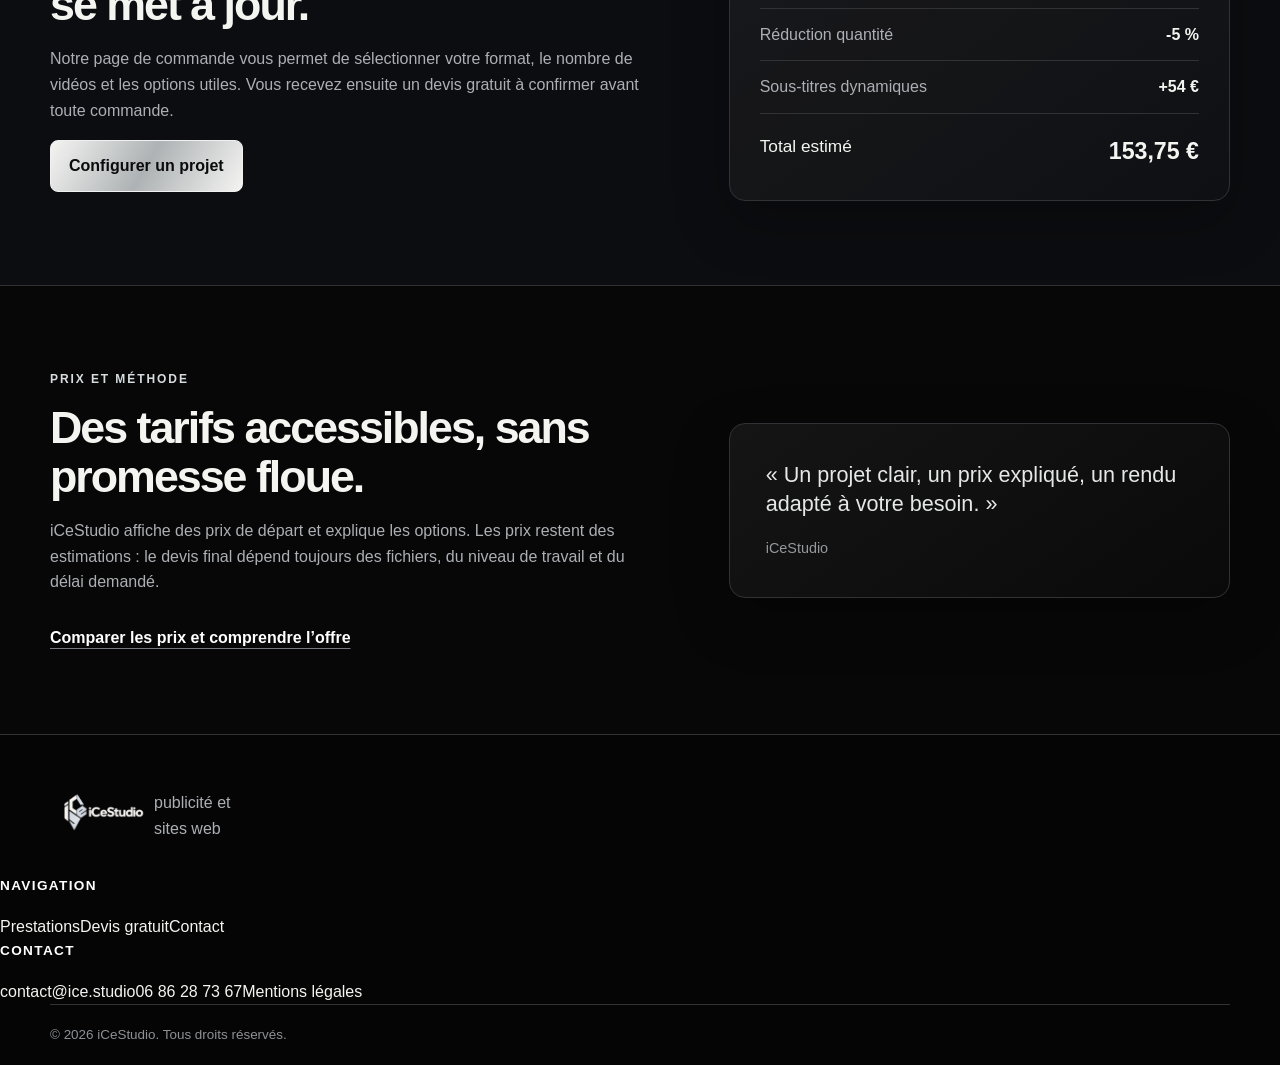
==== commit cd7db70f: "Ajout du logo sur la page acceuil" ====
--- a/index.html
+++ b/index.html
@@ -13,7 +13,10 @@
 <body>
   <header class="site-header">
     <div class="container nav-wrap">
-      <a class="brand" href="index.html" aria-label="Accueil iCeStudio"><span class="brand-mark">iCeS</span><span>iCeStudio</span></a>
+      <a class="brand" href="index.html" aria-label="Accueil iCeStudio">
+  <span class="brand-mark">iCeS</span>
+  <span>iCeStudio</span>
+</a>
       <button class="menu-button" type="button" aria-expanded="false" aria-controls="main-menu">Menu</button>
       <nav id="main-menu" class="main-nav" aria-label="Navigation principale">
         <a class="active" href="index.html">Accueil</a>
@@ -117,7 +120,7 @@
 
   <footer class="site-footer">
     <div class="container footer-grid">
-      <div><a class="brand" href="index.html" aria-label="Accueil iCeStudio">
+      <div<a class="brand" href="index.html" aria-label="Accueil iCeStudio">
   <img src="assets/logo-icestudio.jpg" alt="Logo iCeStudio">
 </a><p>Montage vidéo, publicité et sites web pour TPE.</p></div>
       <div><p class="footer-title">Navigation</p><a href="prestations.html">Prestations</a><a href="commande.html">Devis gratuit</a><a href="contact.html">Contact</a></div>
